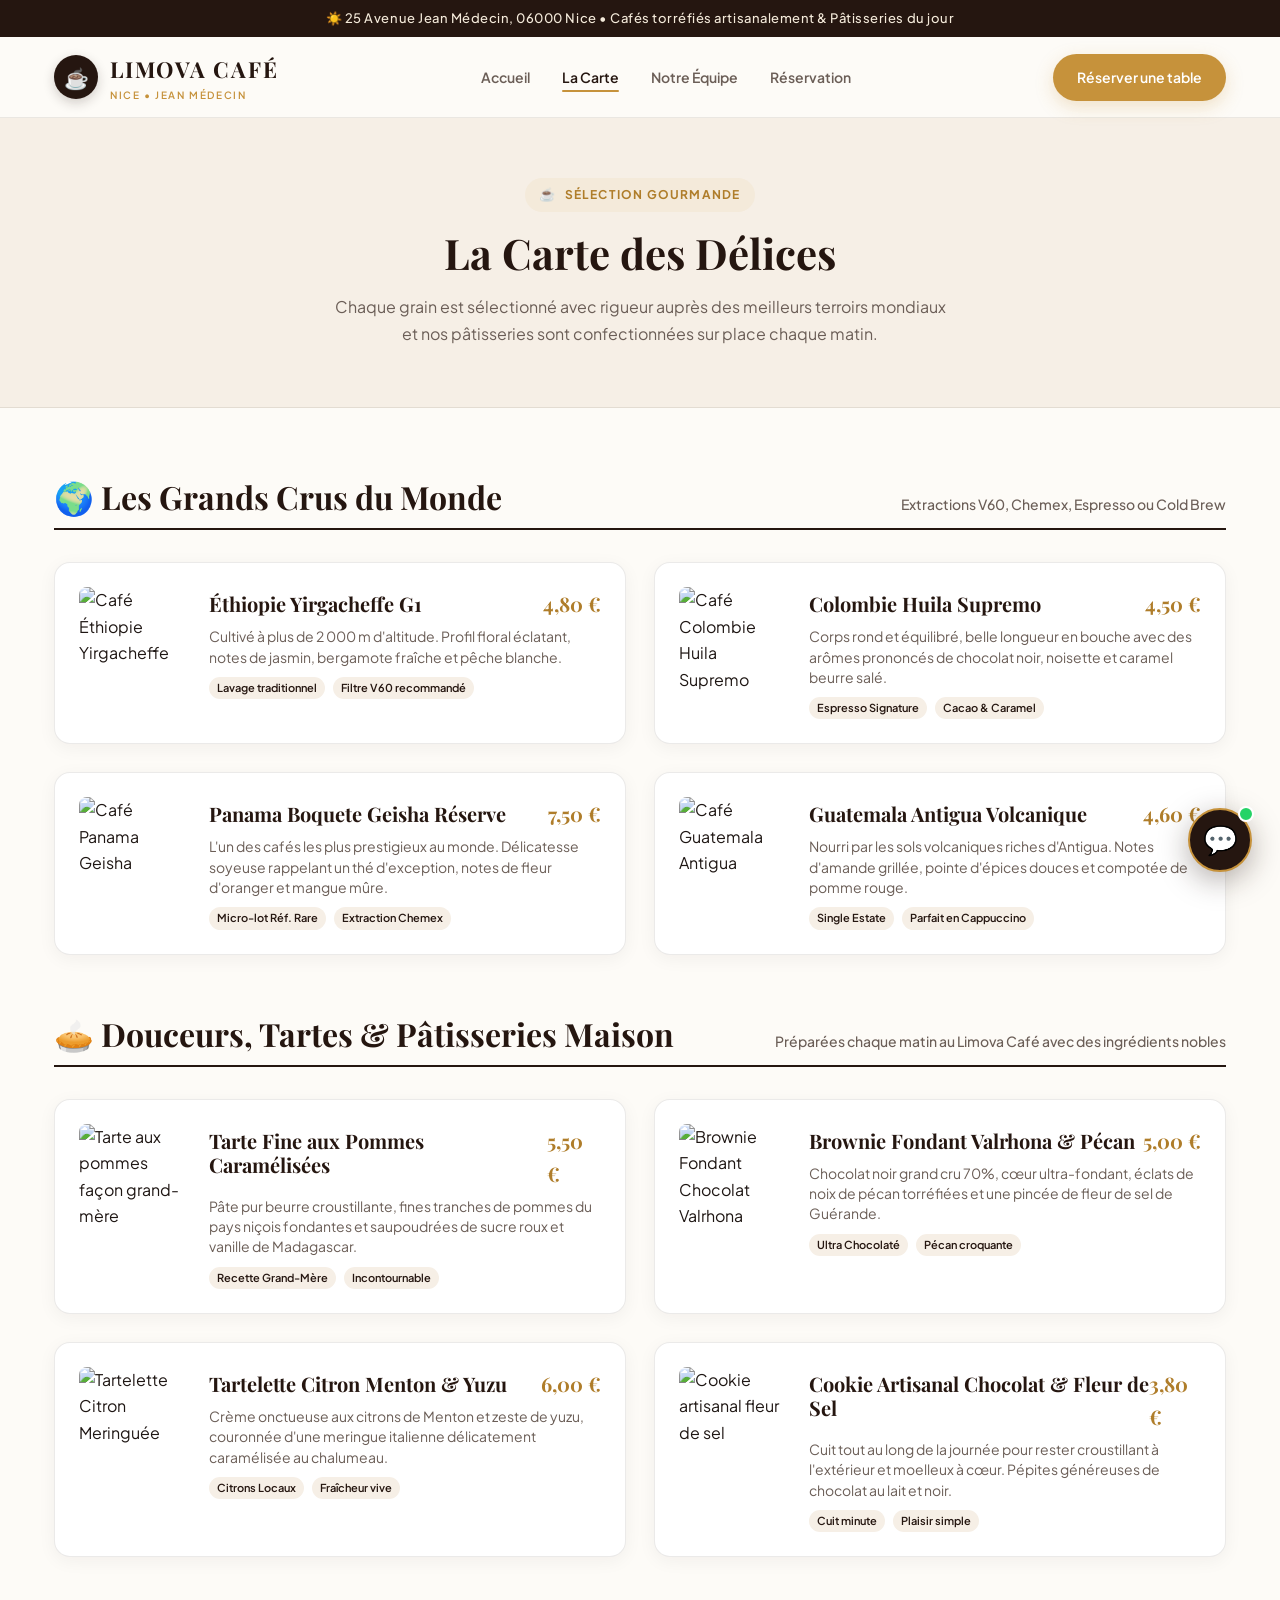
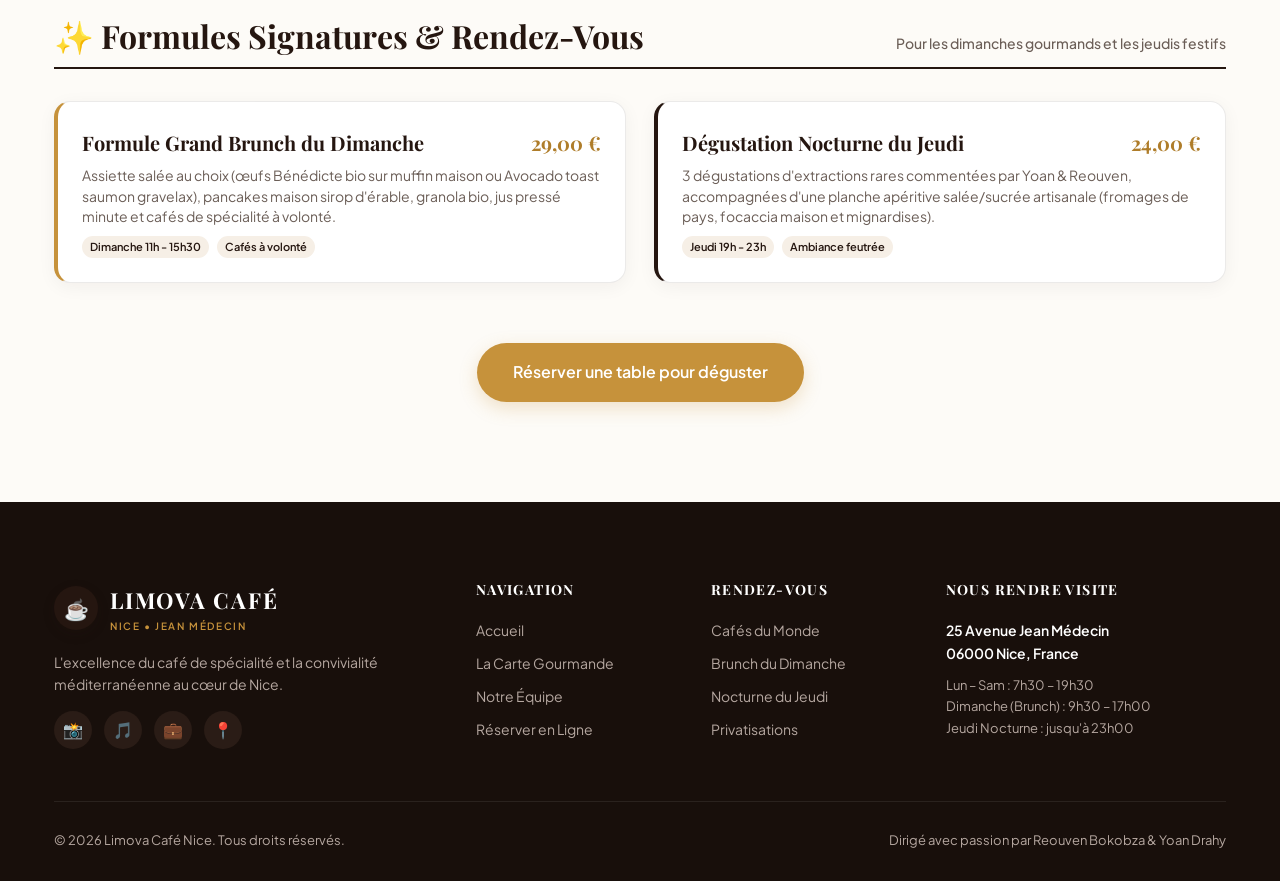
==== menu.html @ f62344e9 "feat: add menu.html with specialty coffees and pastries" ====
<!DOCTYPE html>
<html lang="fr">
<head>
  <meta charset="UTF-8">
  <meta name="viewport" content="width=device-width, initial-scale=1.0">
  <title>La Carte des Cafés & Douceurs | Limova Café Nice</title>
  <meta name="description" content="Découvrez la carte de Limova Café à Nice : crus de café de spécialité du monde entier, tartes maison, brownies fondants chocolat, formule brunch et douceurs artisanales.">
  <link rel="preconnect" href="https://fonts.googleapis.com">
  <link rel="preconnect" href="https://fonts.gstatic.com" crossorigin>
  <link href="https://fonts.googleapis.com/css2?family=Playfair+Display:ital,wght@0,500;0,600;0,700;1,400;1,600&family=Plus+Jakarta+Sans:wght@300;400;500;600;700&display=swap" rel="stylesheet">
  <link rel="stylesheet" href="styles.css">
</head>
<body>

  <!-- Top Notice -->
  <div class="top-notice">
    ☀️ 25 Avenue Jean Médecin, 06000 Nice • Cafés torréfiés artisanalement & Pâtisseries du jour
  </div>

  <!-- Header -->
  <header>
    <div class="container nav-wrapper">
      <a href="index.html" class="brand-logo">
        <div class="logo-symbol">☕</div>
        <div class="logo-text">
          LIMOVA CAFÉ
          <span>Nice • Jean Médecin</span>
        </div>
      </a>

      <button class="mobile-toggle" id="mobileToggle" aria-label="Menu Mobile">☰</button>

      <nav id="navMenu">
        <ul>
          <li><a href="index.html">Accueil</a></li>
          <li><a href="menu.html" class="active">La Carte</a></li>
          <li><a href="equipe.html">Notre Équipe</a></li>
          <li><a href="reservation.html">Réservation</a></li>
        </ul>
      </nav>

      <div>
        <a href="reservation.html" class="btn btn-gold">Réserver une table</a>
      </div>
    </div>
  </header>

  <!-- Page Header -->
  <section style="background: var(--bg-secondary); padding: 60px 0; border-bottom: 1px solid var(--border); text-align: center;">
    <div class="container">
      <span class="section-tag">Sélection Gourmande</span>
      <h1 class="section-title">La Carte des Délices</h1>
      <p class="section-desc" style="margin: 0 auto;">Chaque grain est sélectionné avec rigueur auprès des meilleurs terroirs mondiaux et nos pâtisseries sont confectionnées sur place chaque matin.</p>
    </div>
  </section>

  <!-- Menu Content -->
  <section class="menu-section">
    <div class="container">

      <!-- Category 1 : Cafés du Monde -->
      <div class="menu-category-title">
        <h2>🌍 Les Grands Crus du Monde</h2>
        <span>Extractions V60, Chemex, Espresso ou Cold Brew</span>
      </div>

      <div class="items-grid">
        <div class="menu-card">
          <div class="menu-card-img">
            <img src="https://images.unsplash.com/photo-1514432324607-a09d9b4aefdd?auto=format&fit=crop&w=400&q=80" alt="Café Éthiopie Yirgacheffe">
          </div>
          <div class="menu-card-details">
            <div class="menu-card-header">
              <h3>Éthiopie Yirgacheffe G1</h3>
              <span class="menu-price">4,80 €</span>
            </div>
            <p>Cultivé à plus de 2 000 m d'altitude. Profil floral éclatant, notes de jasmin, bergamote fraîche et pêche blanche.</p>
            <div class="menu-badges">
              <span class="badge-pill">Lavage traditionnel</span>
              <span class="badge-pill">Filtre V60 recommandé</span>
            </div>
          </div>
        </div>

        <div class="menu-card">
          <div class="menu-card-img">
            <img src="https://images.unsplash.com/photo-1509042239860-f550ce710b93?auto=format&fit=crop&w=400&q=80" alt="Café Colombie Huila Supremo">
          </div>
          <div class="menu-card-details">
            <div class="menu-card-header">
              <h3>Colombie Huila Supremo</h3>
              <span class="menu-price">4,50 €</span>
            </div>
            <p>Corps rond et équilibré, belle longueur en bouche avec des arômes prononcés de chocolat noir, noisette et caramel beurre salé.</p>
            <div class="menu-badges">
              <span class="badge-pill">Espresso Signature</span>
              <span class="badge-pill">Cacao & Caramel</span>
            </div>
          </div>
        </div>

        <div class="menu-card">
          <div class="menu-card-img">
            <img src="https://images.unsplash.com/photo-1495474472287-4d71bcdd2085?auto=format&fit=crop&w=400&q=80" alt="Café Panama Geisha">
          </div>
          <div class="menu-card-details">
            <div class="menu-card-header">
              <h3>Panama Boquete Geisha Réserve</h3>
              <span class="menu-price">7,50 €</span>
            </div>
            <p>L'un des cafés les plus prestigieux au monde. Délicatesse soyeuse rappelant un thé d'exception, notes de fleur d'oranger et mangue mûre.</p>
            <div class="menu-badges">
              <span class="badge-pill">Micro-lot Réf. Rare</span>
              <span class="badge-pill">Extraction Chemex</span>
            </div>
          </div>
        </div>

        <div class="menu-card">
          <div class="menu-card-img">
            <img src="https://images.unsplash.com/photo-1447933601403-0c6688de566e?auto=format&fit=crop&w=400&q=80" alt="Café Guatemala Antigua">
          </div>
          <div class="menu-card-details">
            <div class="menu-card-header">
              <h3>Guatemala Antigua Volcanique</h3>
              <span class="menu-price">4,60 €</span>
            </div>
            <p>Nourri par les sols volcaniques riches d'Antigua. Notes d'amande grillée, pointe d'épices douces et compotée de pomme rouge.</p>
            <div class="menu-badges">
              <span class="badge-pill">Single Estate</span>
              <span class="badge-pill">Parfait en Cappuccino</span>
            </div>
          </div>
        </div>
      </div>

      <!-- Category 2 : Douceurs & Pâtisseries -->
      <div class="menu-category-title">
        <h2>🥧 Douceurs, Tartes & Pâtisseries Maison</h2>
        <span>Préparées chaque matin au Limova Café avec des ingrédients nobles</span>
      </div>

      <div class="items-grid">
        <div class="menu-card">
          <div class="menu-card-img">
            <img src="https://images.unsplash.com/photo-1568571780765-9276ac8b75a2?auto=format&fit=crop&w=400&q=80" alt="Tarte aux pommes façon grand-mère">
          </div>
          <div class="menu-card-details">
            <div class="menu-card-header">
              <h3>Tarte Fine aux Pommes Caramélisées</h3>
              <span class="menu-price">5,50 €</span>
            </div>
            <p>Pâte pur beurre croustillante, fines tranches de pommes du pays niçois fondantes et saupoudrées de sucre roux et vanille de Madagascar.</p>
            <div class="menu-badges">
              <span class="badge-pill">Recette Grand-Mère</span>
              <span class="badge-pill">Incontournable</span>
            </div>
          </div>
        </div>

        <div class="menu-card">
          <div class="menu-card-img">
            <img src="https://images.unsplash.com/photo-1606313564200-e75d5e30476c?auto=format&fit=crop&w=400&q=80" alt="Brownie Fondant Chocolat Valrhona">
          </div>
          <div class="menu-card-details">
            <div class="menu-card-header">
              <h3>Brownie Fondant Valrhona & Pécan</h3>
              <span class="menu-price">5,00 €</span>
            </div>
            <p>Chocolat noir grand cru 70%, cœur ultra-fondant, éclats de noix de pécan torréfiées et une pincée de fleur de sel de Guérande.</p>
            <div class="menu-badges">
              <span class="badge-pill">Ultra Chocolaté</span>
              <span class="badge-pill">Pécan croquante</span>
            </div>
          </div>
        </div>

        <div class="menu-card">
          <div class="menu-card-img">
            <img src="https://images.unsplash.com/photo-1519869325930-281384150729?auto=format&fit=crop&w=400&q=80" alt="Tartelette Citron Meringuée">
          </div>
          <div class="menu-card-details">
            <div class="menu-card-header">
              <h3>Tartelette Citron Menton & Yuzu</h3>
              <span class="menu-price">6,00 €</span>
            </div>
            <p>Crème onctueuse aux citrons de Menton et zeste de yuzu, couronnée d'une meringue italienne délicatement caramélisée au chalumeau.</p>
            <div class="menu-badges">
              <span class="badge-pill">Citrons Locaux</span>
              <span class="badge-pill">Fraîcheur vive</span>
            </div>
          </div>
        </div>

        <div class="menu-card">
          <div class="menu-card-img">
            <img src="https://images.unsplash.com/photo-1499636136210-6f4ee915583e?auto=format&fit=crop&w=400&q=80" alt="Cookie artisanal fleur de sel">
          </div>
          <div class="menu-card-details">
            <div class="menu-card-header">
              <h3>Cookie Artisanal Chocolat & Fleur de Sel</h3>
              <span class="menu-price">3,80 €</span>
            </div>
            <p>Cuit tout au long de la journée pour rester croustillant à l'extérieur et moelleux à cœur. Pépites généreuses de chocolat au lait et noir.</p>
            <div class="menu-badges">
              <span class="badge-pill">Cuit minute</span>
              <span class="badge-pill">Plaisir simple</span>
            </div>
          </div>
        </div>
      </div>

      <!-- Category 3 : Formules Rendez-vous -->
      <div class="menu-category-title">
        <h2>✨ Formules Signatures & Rendez-Vous</h2>
        <span>Pour les dimanches gourmands et les jeudis festifs</span>
      </div>

      <div class="items-grid">
        <div class="menu-card" style="border-left: 4px solid var(--gold);">
          <div class="menu-card-details">
            <div class="menu-card-header">
              <h3>Formule Grand Brunch du Dimanche</h3>
              <span class="menu-price">29,00 €</span>
            </div>
            <p>Assiette salée au choix (œufs Bénédicte bio sur muffin maison ou Avocado toast saumon gravelax), pancakes maison sirop d'érable, granola bio, jus pressé minute et cafés de spécialité à volonté.</p>
            <div class="menu-badges">
              <span class="badge-pill">Dimanche 11h - 15h30</span>
              <span class="badge-pill">Cafés à volonté</span>
            </div>
          </div>
        </div>

        <div class="menu-card" style="border-left: 4px solid var(--espresso);">
          <div class="menu-card-details">
            <div class="menu-card-header">
              <h3>Dégustation Nocturne du Jeudi</h3>
              <span class="menu-price">24,00 €</span>
            </div>
            <p>3 dégustations d'extractions rares commentées par Yoan & Reouven, accompagnées d'une planche apéritive salée/sucrée artisanale (fromages de pays, focaccia maison et mignardises).</p>
            <div class="menu-badges">
              <span class="badge-pill">Jeudi 19h - 23h</span>
              <span class="badge-pill">Ambiance feutrée</span>
            </div>
          </div>
        </div>
      </div>

      <div style="text-align: center; margin-top: 40px;">
        <a href="reservation.html" class="btn btn-gold" style="font-size: 16px; padding: 16px 36px;">Réserver une table pour déguster</a>
      </div>

    </div>
  </section>

  <!-- Chatbot Yoni Widget -->
  <div class="chatbot-widget">
    <button class="chatbot-btn" id="chatBtn" title="Discuter avec Yoni">
      💬
      <span class="chatbot-badge"></span>
    </button>

    <div class="chat-panel" id="chatPanel">
      <div class="chat-header">
        <div class="chat-user-info">
          <div class="chat-avatar">Y</div>
          <div class="chat-user-details">
            <h4>Yoni • Limova Café</h4>
            <span class="chat-status">En ligne à Nice</span>
          </div>
        </div>
        <button class="chat-close-btn" id="chatClose">✕</button>
      </div>

      <div class="chat-messages" id="chatMessages">
        <div class="msg msg-bot">
          Bonjour ! Besoin d'une recommandation parmi nos crus d'Éthiopie ou nos pâtisseries fraîches ?
          <div class="quick-actions">
            <button class="quick-btn" onclick="handleQuickAction('carte')">📖 Les cafés du monde</button>
            <button class="quick-btn" onclick="handleQuickAction('douceurs')">🥧 Les douceurs du jour</button>
            <button class="quick-btn" onclick="handleQuickAction('reserver')">📅 Réserver une table</button>
            <button class="quick-btn" onclick="handleQuickAction('brunch')">🥞 Le brunch du dimanche</button>
          </div>
        </div>
      </div>

      <div class="chat-input-area">
        <input type="text" class="chat-input" id="chatInput" placeholder="Posez une question à Yoni...">
        <button class="chat-send-btn" id="chatSend">➤</button>
      </div>
    </div>
  </div>

  <!-- Footer -->
  <footer>
    <div class="container">
      <div class="footer-grid">
        <div class="footer-brand">
          <div class="brand-logo">
            <div class="logo-symbol">☕</div>
            <div class="logo-text">
              LIMOVA CAFÉ
              <span>Nice • Jean Médecin</span>
            </div>
          </div>
          <p>L'excellence du café de spécialité et la convivialité méditerranéenne au cœur de Nice.</p>
          <div class="social-links">
            <a href="https://instagram.com" target="_blank" class="social-link" title="Instagram">📸</a>
            <a href="https://tiktok.com" target="_blank" class="social-link" title="TikTok">🎵</a>
            <a href="https://linkedin.com" target="_blank" class="social-link" title="LinkedIn">💼</a>
            <a href="https://maps.google.com" target="_blank" class="social-link" title="Google Maps">📍</a>
          </div>
        </div>

        <div class="footer-col">
          <h4>Navigation</h4>
          <ul>
            <li><a href="index.html">Accueil</a></li>
            <li><a href="menu.html">La Carte Gourmande</a></li>
            <li><a href="equipe.html">Notre Équipe</a></li>
            <li><a href="reservation.html">Réserver en Ligne</a></li>
          </ul>
        </div>

        <div class="footer-col">
          <h4>Rendez-vous</h4>
          <ul>
            <li><a href="menu.html">Cafés du Monde</a></li>
            <li><a href="reservation.html">Brunch du Dimanche</a></li>
            <li><a href="reservation.html">Nocturne du Jeudi</a></li>
            <li><a href="reservation.html">Privatisations</a></li>
          </ul>
        </div>

        <div class="footer-col">
          <h4>Nous Rendre Visite</h4>
          <p style="color: #FFFFFF; font-weight: 600; margin-bottom: 6px;">25 Avenue Jean Médecin<br>06000 Nice, France</p>
          <p style="font-size: 13px; margin-top: 10px;">
            Lun – Sam : 7h30 – 19h30<br>
            Dimanche (Brunch) : 9h30 – 17h00<br>
            Jeudi Nocturne : jusqu'à 23h00
          </p>
        </div>
      </div>

      <div class="footer-bottom">
        <div>© 2026 Limova Café Nice. Tous droits réservés.</div>
        <div>Dirigé avec passion par Reouven Bokobza & Yoan Drahy</div>
      </div>
    </div>
  </footer>

  <script src="app.js"></script>
</body>
</html>
---- styles.css ----
/* ==========================================================================
   LIMOVA CAFÉ NICE — STYLESHEET
   25 Avenue Jean Médecin, 06000 Nice
   ========================================================================== */

:root {
  --bg-primary: #FDFBF7;
  --bg-secondary: #F6EFE6;
  --espresso: #251610;
  --espresso-light: #3E271E;
  --gold: #C6923B;
  --gold-hover: #AF7D2A;
  --gold-soft: #F4EADA;
  --cream: #FAF6F0;
  --text-dark: #1E1613;
  --text-muted: #6B5E57;
  --border: rgba(37, 22, 16, 0.09);
  --border-light: rgba(255, 255, 255, 0.15);
  --shadow-sm: 0 4px 18px rgba(37, 22, 16, 0.05);
  --shadow-md: 0 12px 36px rgba(37, 22, 16, 0.09);
  --shadow-lg: 0 24px 60px rgba(37, 22, 16, 0.14);
  --font-serif: 'Playfair Display', Georgia, serif;
  --font-sans: 'Plus Jakarta Sans', -apple-system, BlinkMacSystemFont, sans-serif;
  --radius-sm: 8px;
  --radius-md: 16px;
  --radius-lg: 24px;
  --transition: all 0.25s ease;
}

* {
  margin: 0;
  padding: 0;
  box-sizing: border-box;
}

html {
  scroll-behavior: smooth;
}

body {
  background-color: var(--bg-primary);
  color: var(--text-dark);
  font-family: var(--font-sans);
  line-height: 1.65;
  -webkit-font-smoothing: antialiased;
  overflow-x: hidden;
}

img {
  max-width: 100%;
  height: auto;
  display: block;
}

a {
  color: inherit;
  text-decoration: none;
  transition: var(--transition);
}

.container {
  max-width: 1220px;
  margin: 0 auto;
  padding: 0 24px;
}

h1, h2, h3, h4 {
  font-family: var(--font-serif);
  color: var(--espresso);
  line-height: 1.2;
}

.section-tag {
  display: inline-flex;
  align-items: center;
  gap: 8px;
  padding: 6px 14px;
  background-color: var(--gold-soft);
  color: var(--gold-hover);
  border-radius: 999px;
  font-size: 12px;
  font-weight: 700;
  letter-spacing: 0.1em;
  text-transform: uppercase;
  margin-bottom: 16px;
}

.section-tag::before {
  content: '☕';
  font-size: 13px;
}

.section-title {
  font-size: 42px;
  margin-bottom: 16px;
}

.section-desc {
  font-size: 16px;
  color: var(--text-muted);
  max-width: 620px;
}

/* Header & Navigation */
.top-notice {
  background: var(--espresso);
  color: var(--gold-soft);
  font-size: 13px;
  text-align: center;
  padding: 8px 16px;
  font-weight: 500;
  letter-spacing: 0.04em;
}

header {
  position: sticky;
  top: 0;
  background: rgba(253, 251, 247, 0.94);
  backdrop-filter: blur(12px);
  border-bottom: 1px solid var(--border);
  z-index: 1000;
}

.nav-wrapper {
  display: flex;
  align-items: center;
  justify-content: space-between;
  height: 80px;
}

.brand-logo {
  display: flex;
  align-items: center;
  gap: 12px;
}

.brand-logo .logo-symbol {
  width: 44px;
  height: 44px;
  background: var(--espresso);
  color: var(--gold);
  border-radius: 50%;
  display: flex;
  align-items: center;
  justify-content: center;
  font-size: 20px;
  box-shadow: 0 4px 12px rgba(37, 22, 16, 0.2);
}

.brand-logo .logo-text {
  font-family: var(--font-serif);
  font-size: 22px;
  font-weight: 700;
  letter-spacing: 0.08em;
  color: var(--espresso);
}

.brand-logo .logo-text span {
  display: block;
  font-family: var(--font-sans);
  font-size: 10px;
  letter-spacing: 0.16em;
  color: var(--gold);
  text-transform: uppercase;
  font-weight: 600;
}

nav ul {
  display: flex;
  list-style: none;
  gap: 32px;
  align-items: center;
}

nav a {
  font-size: 14px;
  font-weight: 600;
  color: var(--text-muted);
  position: relative;
  padding: 6px 0;
}

nav a:hover, nav a.active {
  color: var(--espresso);
}

nav a.active::after {
  content: '';
  position: absolute;
  bottom: 0;
  left: 0;
  width: 100%;
  height: 2px;
  background-color: var(--gold);
  border-radius: 2px;
}

.btn {
  display: inline-flex;
  align-items: center;
  justify-content: center;
  gap: 8px;
  font-size: 14px;
  font-weight: 600;
  padding: 12px 24px;
  border-radius: 999px;
  cursor: pointer;
  border: none;
  transition: var(--transition);
}

.btn-primary {
  background-color: var(--espresso);
  color: #FFFFFF;
  box-shadow: 0 6px 18px rgba(37, 22, 16, 0.2);
}

.btn-primary:hover {
  background-color: var(--espresso-light);
  transform: translateY(-2px);
  color: #FFFFFF;
}

.btn-gold {
  background-color: var(--gold);
  color: #FFFFFF;
  box-shadow: 0 6px 18px rgba(198, 146, 59, 0.25);
}

.btn-gold:hover {
  background-color: var(--gold-hover);
  transform: translateY(-2px);
  color: #FFFFFF;
}

.btn-outline {
  border: 1.5px solid var(--espresso);
  color: var(--espresso);
  background: transparent;
}

.btn-outline:hover {
  background: var(--espresso);
  color: #FFFFFF;
}

.mobile-toggle {
  display: none;
  background: none;
  border: none;
  font-size: 24px;
  cursor: pointer;
  color: var(--espresso);
}

/* Hero Section */
.hero {
  padding: 70px 0 90px;
  position: relative;
}

.hero-grid {
  display: grid;
  grid-template-columns: 1.15fr 0.85fr;
  gap: 50px;
  align-items: center;
}

.hero h1 {
  font-size: 56px;
  font-weight: 700;
  color: var(--espresso);
  margin-bottom: 24px;
  letter-spacing: -0.01em;
}

.hero h1 em {
  font-style: italic;
  color: var(--gold);
}

.hero p {
  font-size: 18px;
  color: var(--text-muted);
  margin-bottom: 32px;
  max-width: 520px;
}

.hero-actions {
  display: flex;
  gap: 16px;
  margin-bottom: 40px;
  flex-wrap: wrap;
}

.hero-highlights {
  display: grid;
  grid-template-columns: repeat(3, 1fr);
  gap: 20px;
  border-top: 1px solid var(--border);
  padding-top: 28px;
}

.hl-item strong {
  display: block;
  font-family: var(--font-serif);
  font-size: 24px;
  color: var(--espresso);
}

.hl-item span {
  font-size: 13px;
  color: var(--text-muted);
}

.hero-visual {
  position: relative;
}

.hero-img-box {
  border-radius: var(--radius-lg);
  overflow: hidden;
  box-shadow: var(--shadow-lg);
  position: relative;
}

.hero-img-box img {
  width: 100%;
  height: 520px;
  object-fit: cover;
  transition: transform 0.8s ease;
}

.hero-img-box:hover img {
  transform: scale(1.03);
}

.hero-floating-card {
  position: absolute;
  bottom: -20px;
  left: -20px;
  background: rgba(255, 255, 255, 0.95);
  backdrop-filter: blur(10px);
  padding: 18px 24px;
  border-radius: var(--radius-md);
  border: 1px solid var(--border);
  box-shadow: var(--shadow-md);
  max-width: 280px;
}

.hero-floating-card span {
  font-size: 11px;
  text-transform: uppercase;
  color: var(--gold);
  font-weight: 700;
  display: block;
  margin-bottom: 4px;
}

.hero-floating-card strong {
  font-size: 14px;
  color: var(--espresso);
  display: block;
  line-height: 1.4;
}

/* Feature Grid */
.features-section {
  padding: 80px 0;
  background: var(--bg-secondary);
  border-top: 1px solid var(--border);
  border-bottom: 1px solid var(--border);
}

.features-grid {
  display: grid;
  grid-template-columns: repeat(3, 1fr);
  gap: 32px;
}

.feature-card {
  background: #FFFFFF;
  border-radius: var(--radius-md);
  padding: 36px 30px;
  border: 1px solid var(--border);
  box-shadow: var(--shadow-sm);
  transition: var(--transition);
}

.feature-card:hover {
  transform: translateY(-5px);
  box-shadow: var(--shadow-md);
}

.feature-icon {
  width: 52px;
  height: 52px;
  border-radius: 14px;
  background: var(--gold-soft);
  color: var(--espresso);
  display: flex;
  align-items: center;
  justify-content: center;
  font-size: 24px;
  margin-bottom: 20px;
}

.feature-card h3 {
  font-size: 22px;
  margin-bottom: 12px;
}

.feature-card p {
  font-size: 15px;
  color: var(--text-muted);
}

/* Events Highlights */
.events-section {
  padding: 100px 0;
}

.events-grid {
  display: grid;
  grid-template-columns: 1fr 1fr;
  gap: 36px;
  margin-top: 50px;
}

.event-card {
  background: #FFFFFF;
  border-radius: var(--radius-lg);
  overflow: hidden;
  border: 1px solid var(--border);
  box-shadow: var(--shadow-sm);
  display: flex;
  flex-direction: column;
}

.event-img {
  height: 260px;
  position: relative;
  overflow: hidden;
}

.event-img img {
  width: 100%;
  height: 100%;
  object-fit: cover;
}

.event-tag {
  position: absolute;
  top: 18px;
  left: 18px;
  background: rgba(37, 22, 16, 0.85);
  color: #FFFFFF;
  padding: 6px 14px;
  border-radius: 999px;
  font-size: 12px;
  font-weight: 700;
  letter-spacing: 0.05em;
  text-transform: uppercase;
}

.event-content {
  padding: 36px;
  flex: 1;
  display: flex;
  flex-direction: column;
}

.event-content h3 {
  font-size: 28px;
  margin-bottom: 12px;
}

.event-content p {
  color: var(--text-muted);
  font-size: 15px;
  margin-bottom: 24px;
  flex: 1;
}

.event-meta {
  display: flex;
  justify-content: space-between;
  align-items: center;
  border-top: 1px solid var(--border);
  padding-top: 20px;
  margin-bottom: 24px;
  font-size: 14px;
  color: var(--espresso);
  font-weight: 600;
}

/* Menu Page Styles */
.menu-section {
  padding: 70px 0 100px;
}

.menu-category-title {
  display: flex;
  align-items: baseline;
  justify-content: space-between;
  margin-bottom: 32px;
  border-bottom: 2px solid var(--espresso);
  padding-bottom: 12px;
}

.menu-category-title h2 {
  font-size: 32px;
}

.menu-category-title span {
  font-size: 14px;
  color: var(--text-muted);
  font-weight: 500;
}

.items-grid {
  display: grid;
  grid-template-columns: repeat(2, 1fr);
  gap: 28px;
  margin-bottom: 60px;
}

.menu-card {
  background: #FFFFFF;
  border: 1px solid var(--border);
  border-radius: var(--radius-md);
  padding: 24px;
  box-shadow: var(--shadow-sm);
  display: flex;
  gap: 20px;
  transition: var(--transition);
}

.menu-card:hover {
  transform: translateY(-3px);
  box-shadow: var(--shadow-md);
}

.menu-card-img {
  width: 110px;
  height: 110px;
  border-radius: var(--radius-sm);
  overflow: hidden;
  flex-shrink: 0;
}

.menu-card-img img {
  width: 100%;
  height: 100%;
  object-fit: cover;
}

.menu-card-details {
  flex: 1;
}

.menu-card-header {
  display: flex;
  justify-content: space-between;
  align-items: baseline;
  margin-bottom: 6px;
}

.menu-card-header h3 {
  font-size: 20px;
}

.menu-price {
  font-family: var(--font-serif);
  font-size: 20px;
  color: var(--gold-hover);
  font-weight: 700;
}

.menu-card p {
  font-size: 14px;
  color: var(--text-muted);
  margin-bottom: 10px;
  line-height: 1.45;
}

.menu-badges {
  display: flex;
  gap: 8px;
  flex-wrap: wrap;
}

.badge-pill {
  font-size: 11px;
  font-weight: 600;
  padding: 2px 8px;
  border-radius: 999px;
  background: var(--bg-secondary);
  color: var(--espresso);
}

/* Team Page Styles */
.team-hero {
  padding: 60px 0 80px;
  text-align: center;
  background: var(--bg-secondary);
  border-bottom: 1px solid var(--border);
}

.team-grid {
  display: grid;
  grid-template-columns: 1fr 1fr;
  gap: 40px;
  margin: 60px 0;
}

.team-card {
  background: #FFFFFF;
  border-radius: var(--radius-lg);
  overflow: hidden;
  border: 1px solid var(--border);
  box-shadow: var(--shadow-md);
  display: flex;
  flex-direction: column;
}

.team-img-wrap {
  height: 380px;
  overflow: hidden;
  position: relative;
}

.team-img-wrap img {
  width: 100%;
  height: 100%;
  object-fit: cover;
}

.team-badge {
  position: absolute;
  bottom: 20px;
  left: 20px;
  background: rgba(37, 22, 16, 0.9);
  color: #FFFFFF;
  padding: 6px 14px;
  border-radius: 999px;
  font-size: 12px;
  letter-spacing: 0.05em;
  text-transform: uppercase;
  font-weight: 600;
}

.team-body {
  padding: 36px;
  flex: 1;
}

.team-body h3 {
  font-size: 28px;
  margin-bottom: 6px;
}

.team-role {
  color: var(--gold-hover);
  font-weight: 600;
  font-size: 14px;
  text-transform: uppercase;
  letter-spacing: 0.08em;
  margin-bottom: 16px;
  display: block;
}

.team-body p {
  color: var(--text-muted);
  font-size: 15px;
  line-height: 1.65;
  margin-bottom: 20px;
}

/* Reservation Page */
.reservation-section {
  padding: 70px 0 100px;
}

.reservation-grid {
  display: grid;
  grid-template-columns: 1.1fr 0.9fr;
  gap: 50px;
  align-items: start;
}

.form-card {
  background: #FFFFFF;
  border-radius: var(--radius-lg);
  padding: 44px;
  border: 1px solid var(--border);
  box-shadow: var(--shadow-md);
}

.form-group {
  margin-bottom: 20px;
}

.form-row {
  display: grid;
  grid-template-columns: 1fr 1fr;
  gap: 16px;
}

label {
  display: block;
  font-size: 13px;
  font-weight: 700;
  color: var(--espresso);
  margin-bottom: 8px;
  text-transform: uppercase;
  letter-spacing: 0.04em;
}

input, select, textarea {
  width: 100%;
  padding: 12px 16px;
  border: 1.5px solid var(--border);
  border-radius: var(--radius-sm);
  font-family: var(--font-sans);
  font-size: 15px;
  color: var(--text-dark);
  background-color: var(--bg-primary);
  outline: none;
  transition: var(--transition);
}

input:focus, select:focus, textarea:focus {
  border-color: var(--gold);
  background-color: #FFFFFF;
  box-shadow: 0 0 0 3px rgba(198, 146, 59, 0.15);
}

.info-box {
  background: var(--bg-secondary);
  border-radius: var(--radius-lg);
  padding: 40px;
  border: 1px solid var(--border);
}

.info-box h3 {
  font-size: 26px;
  margin-bottom: 20px;
}

.info-item {
  display: flex;
  gap: 16px;
  margin-bottom: 24px;
}

.info-item .icon {
  width: 40px;
  height: 40px;
  background: #FFFFFF;
  border-radius: 50%;
  display: flex;
  align-items: center;
  justify-content: center;
  font-size: 18px;
  color: var(--gold);
  flex-shrink: 0;
  box-shadow: var(--shadow-sm);
}

.info-item h4 {
  font-size: 16px;
  margin-bottom: 4px;
}

.info-item p {
  font-size: 14px;
  color: var(--text-muted);
}

/* Chatbot Yoni Widget */
.chatbot-widget {
  position: fixed;
  bottom: 28px;
  right: 28px;
  z-index: 9999;
}

.chatbot-btn {
  width: 64px;
  height: 64px;
  border-radius: 50%;
  background: var(--espresso);
  color: var(--gold-soft);
  border: 2px solid var(--gold);
  box-shadow: 0 8px 30px rgba(37, 22, 16, 0.35);
  cursor: pointer;
  display: flex;
  align-items: center;
  justify-content: center;
  font-size: 28px;
  transition: var(--transition);
  position: relative;
}

.chatbot-btn:hover {
  transform: scale(1.08);
}

.chatbot-badge {
  position: absolute;
  top: -4px;
  right: -4px;
  background: #25D366;
  width: 16px;
  height: 16px;
  border-radius: 50%;
  border: 2px solid #FFFFFF;
}

.chat-panel {
  position: absolute;
  bottom: 80px;
  right: 0;
  width: 370px;
  height: 520px;
  background: #FFFFFF;
  border-radius: var(--radius-lg);
  box-shadow: 0 16px 45px rgba(37, 22, 16, 0.22);
  border: 1px solid var(--border);
  display: flex;
  flex-direction: column;
  overflow: hidden;
  transform: scale(0.95);
  opacity: 0;
  pointer-events: none;
  transition: all 0.25s cubic-bezier(0.16, 1, 0.3, 1);
  transform-origin: bottom right;
}

.chat-panel.active {
  transform: scale(1);
  opacity: 1;
  pointer-events: auto;
}

.chat-header {
  background: var(--espresso);
  color: #FFFFFF;
  padding: 16px 20px;
  display: flex;
  align-items: center;
  justify-content: space-between;
}

.chat-user-info {
  display: flex;
  align-items: center;
  gap: 12px;
}

.chat-avatar {
  width: 40px;
  height: 40px;
  border-radius: 50%;
  background: var(--gold-soft);
  color: var(--espresso);
  display: flex;
  align-items: center;
  justify-content: center;
  font-size: 20px;
  font-weight: 700;
}

.chat-user-details h4 {
  color: #FFFFFF;
  font-size: 15px;
  margin-bottom: 2px;
}

.chat-status {
  font-size: 11px;
  color: #8CE09F;
  display: flex;
  align-items: center;
  gap: 5px;
}

.chat-status::before {
  content: '';
  width: 6px;
  height: 6px;
  background: #25D366;
  border-radius: 50%;
  display: inline-block;
}

.chat-close-btn {
  background: none;
  border: none;
  color: #FFFFFF;
  font-size: 20px;
  cursor: pointer;
  opacity: 0.8;
  transition: var(--transition);
}

.chat-close-btn:hover {
  opacity: 1;
}

.chat-messages {
  flex: 1;
  padding: 16px;
  overflow-y: auto;
  display: flex;
  flex-direction: column;
  gap: 12px;
  background: var(--bg-primary);
}

.msg {
  max-width: 82%;
  padding: 10px 14px;
  border-radius: 14px;
  font-size: 13.5px;
  line-height: 1.45;
}

.msg-bot {
  background: #FFFFFF;
  color: var(--text-dark);
  align-self: flex-start;
  border-bottom-left-radius: 4px;
  border: 1px solid var(--border);
  box-shadow: var(--shadow-sm);
}

.msg-user {
  background: var(--espresso);
  color: #FFFFFF;
  align-self: flex-end;
  border-bottom-right-radius: 4px;
}

.quick-actions {
  display: flex;
  flex-direction: column;
  gap: 6px;
  margin-top: 8px;
}

.quick-btn {
  background: #FFFFFF;
  border: 1px solid var(--gold);
  color: var(--espresso);
  padding: 7px 12px;
  border-radius: 999px;
  font-size: 12px;
  font-weight: 600;
  text-align: left;
  cursor: pointer;
  transition: var(--transition);
}

.quick-btn:hover {
  background: var(--gold-soft);
  border-color: var(--gold-hover);
}

.chat-input-area {
  padding: 12px 14px;
  background: #FFFFFF;
  border-top: 1px solid var(--border);
  display: flex;
  gap: 8px;
}

.chat-input {
  flex: 1;
  padding: 8px 12px;
  font-size: 13px;
  border: 1px solid var(--border);
  border-radius: 999px;
  background: var(--bg-primary);
}

.chat-send-btn {
  width: 36px;
  height: 36px;
  border-radius: 50%;
  background: var(--espresso);
  color: var(--gold);
  border: none;
  display: flex;
  align-items: center;
  justify-content: center;
  cursor: pointer;
  font-size: 14px;
  transition: var(--transition);
}

.chat-send-btn:hover {
  background: var(--gold);
  color: var(--espresso);
}

/* Footer */
footer {
  background: #180F0B;
  color: #B5A7A0;
  padding: 80px 0 30px;
  font-size: 14px;
}

.footer-grid {
  display: grid;
  grid-template-columns: 2fr 1fr 1fr 1.5fr;
  gap: 48px;
  margin-bottom: 50px;
}

.footer-brand .brand-logo .logo-text {
  color: #FFFFFF;
}

.footer-brand p {
  margin-top: 16px;
  line-height: 1.6;
}

.footer-col h4 {
  color: #FFFFFF;
  font-size: 14px;
  letter-spacing: 0.1em;
  text-transform: uppercase;
  margin-bottom: 20px;
}

.footer-col ul {
  list-style: none;
}

.footer-col li {
  margin-bottom: 10px;
}

.footer-col a:hover {
  color: var(--gold);
}

.social-links {
  display: flex;
  gap: 12px;
  margin-top: 16px;
}

.social-link {
  width: 38px;
  height: 38px;
  border-radius: 50%;
  background: #2A1C16;
  color: #FFFFFF;
  display: flex;
  align-items: center;
  justify-content: center;
  font-size: 16px;
  transition: var(--transition);
}

.social-link:hover {
  background: var(--gold);
  color: var(--espresso);
  transform: translateY(-2px);
}

.footer-bottom {
  border-top: 1px solid rgba(255, 255, 255, 0.08);
  padding-top: 28px;
  display: flex;
  justify-content: space-between;
  align-items: center;
  font-size: 13px;
}

@media (max-width: 968px) {
  .hero-grid, .events-grid, .reservation-grid, .team-grid {
    grid-template-columns: 1fr;
    gap: 40px;
  }
  .features-grid, .items-grid {
    grid-template-columns: 1fr;
  }
  .hero h1 {
    font-size: 40px;
  }
  .footer-grid {
    grid-template-columns: 1fr 1fr;
    gap: 32px;
  }
  nav ul {
    display: none;
  }
  .mobile-toggle {
    display: block;
  }
  .chat-panel {
    width: 310px;
    height: 480px;
  }
}
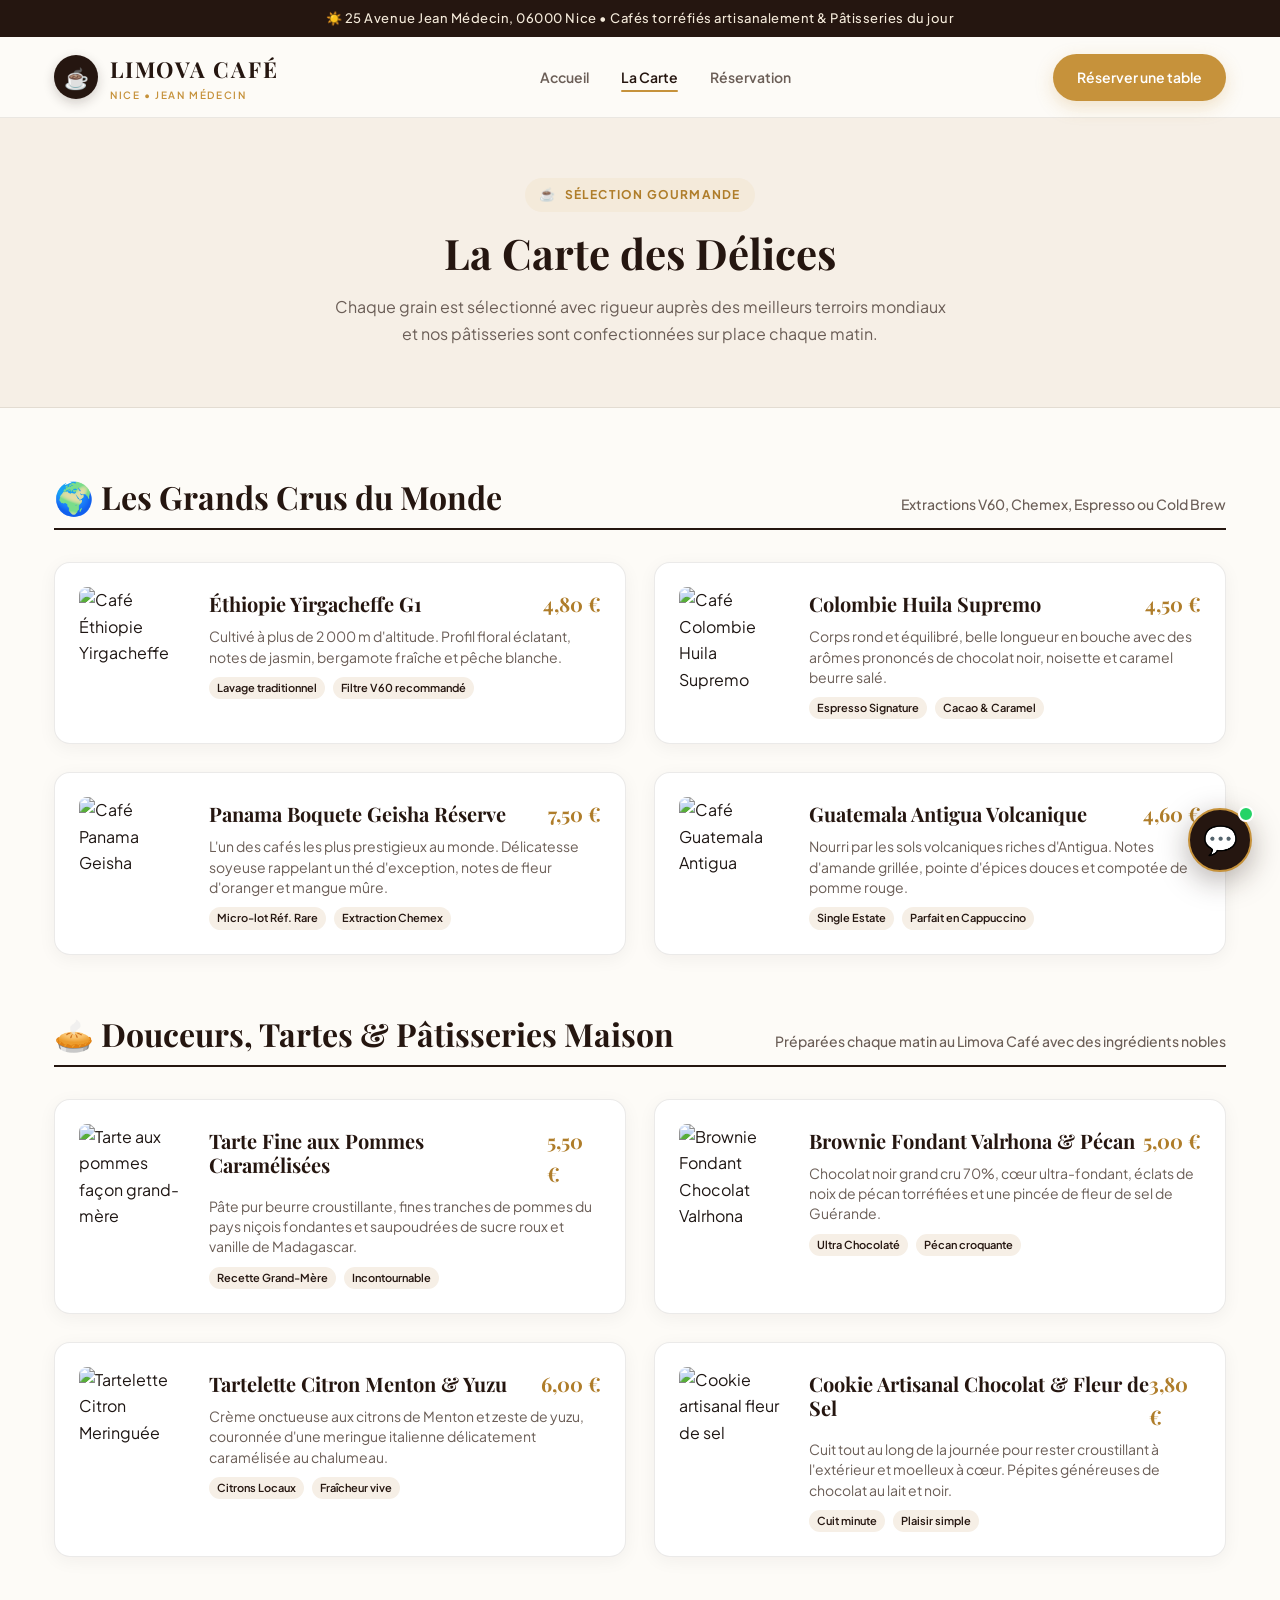
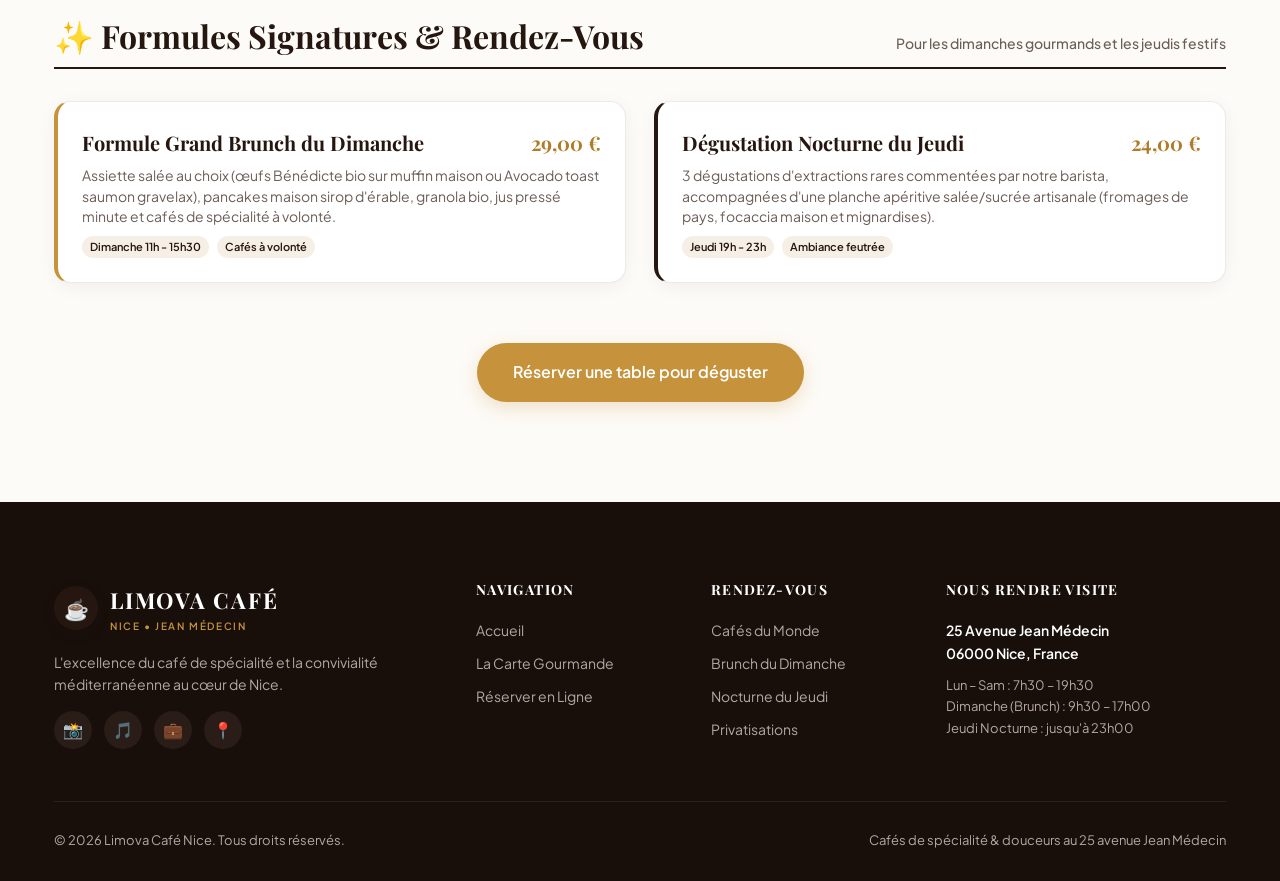
==== commit 123b044c: "refactor: remove team navigation link from menu.html" ====
--- a/menu.html
+++ b/menu.html
@@ -34,7 +34,6 @@
         <ul>
           <li><a href="index.html">Accueil</a></li>
           <li><a href="menu.html" class="active">La Carte</a></li>
-          <li><a href="equipe.html">Notre Équipe</a></li>
           <li><a href="reservation.html">Réservation</a></li>
         </ul>
       </nav>
@@ -237,7 +236,7 @@
               <h3>Dégustation Nocturne du Jeudi</h3>
               <span class="menu-price">24,00 €</span>
             </div>
-            <p>3 dégustations d'extractions rares commentées par Yoan & Reouven, accompagnées d'une planche apéritive salée/sucrée artisanale (fromages de pays, focaccia maison et mignardises).</p>
+            <p>3 dégustations d'extractions rares commentées par notre barista, accompagnées d'une planche apéritive salée/sucrée artisanale (fromages de pays, focaccia maison et mignardises).</p>
             <div class="menu-badges">
               <span class="badge-pill">Jeudi 19h - 23h</span>
               <span class="badge-pill">Ambiance feutrée</span>
@@ -317,7 +316,6 @@
           <ul>
             <li><a href="index.html">Accueil</a></li>
             <li><a href="menu.html">La Carte Gourmande</a></li>
-            <li><a href="equipe.html">Notre Équipe</a></li>
             <li><a href="reservation.html">Réserver en Ligne</a></li>
           </ul>
         </div>
@@ -345,7 +343,7 @@
 
       <div class="footer-bottom">
         <div>© 2026 Limova Café Nice. Tous droits réservés.</div>
-        <div>Dirigé avec passion par Reouven Bokobza & Yoan Drahy</div>
+        <div>Cafés de spécialité & douceurs au 25 avenue Jean Médecin</div>
       </div>
     </div>
   </footer>
